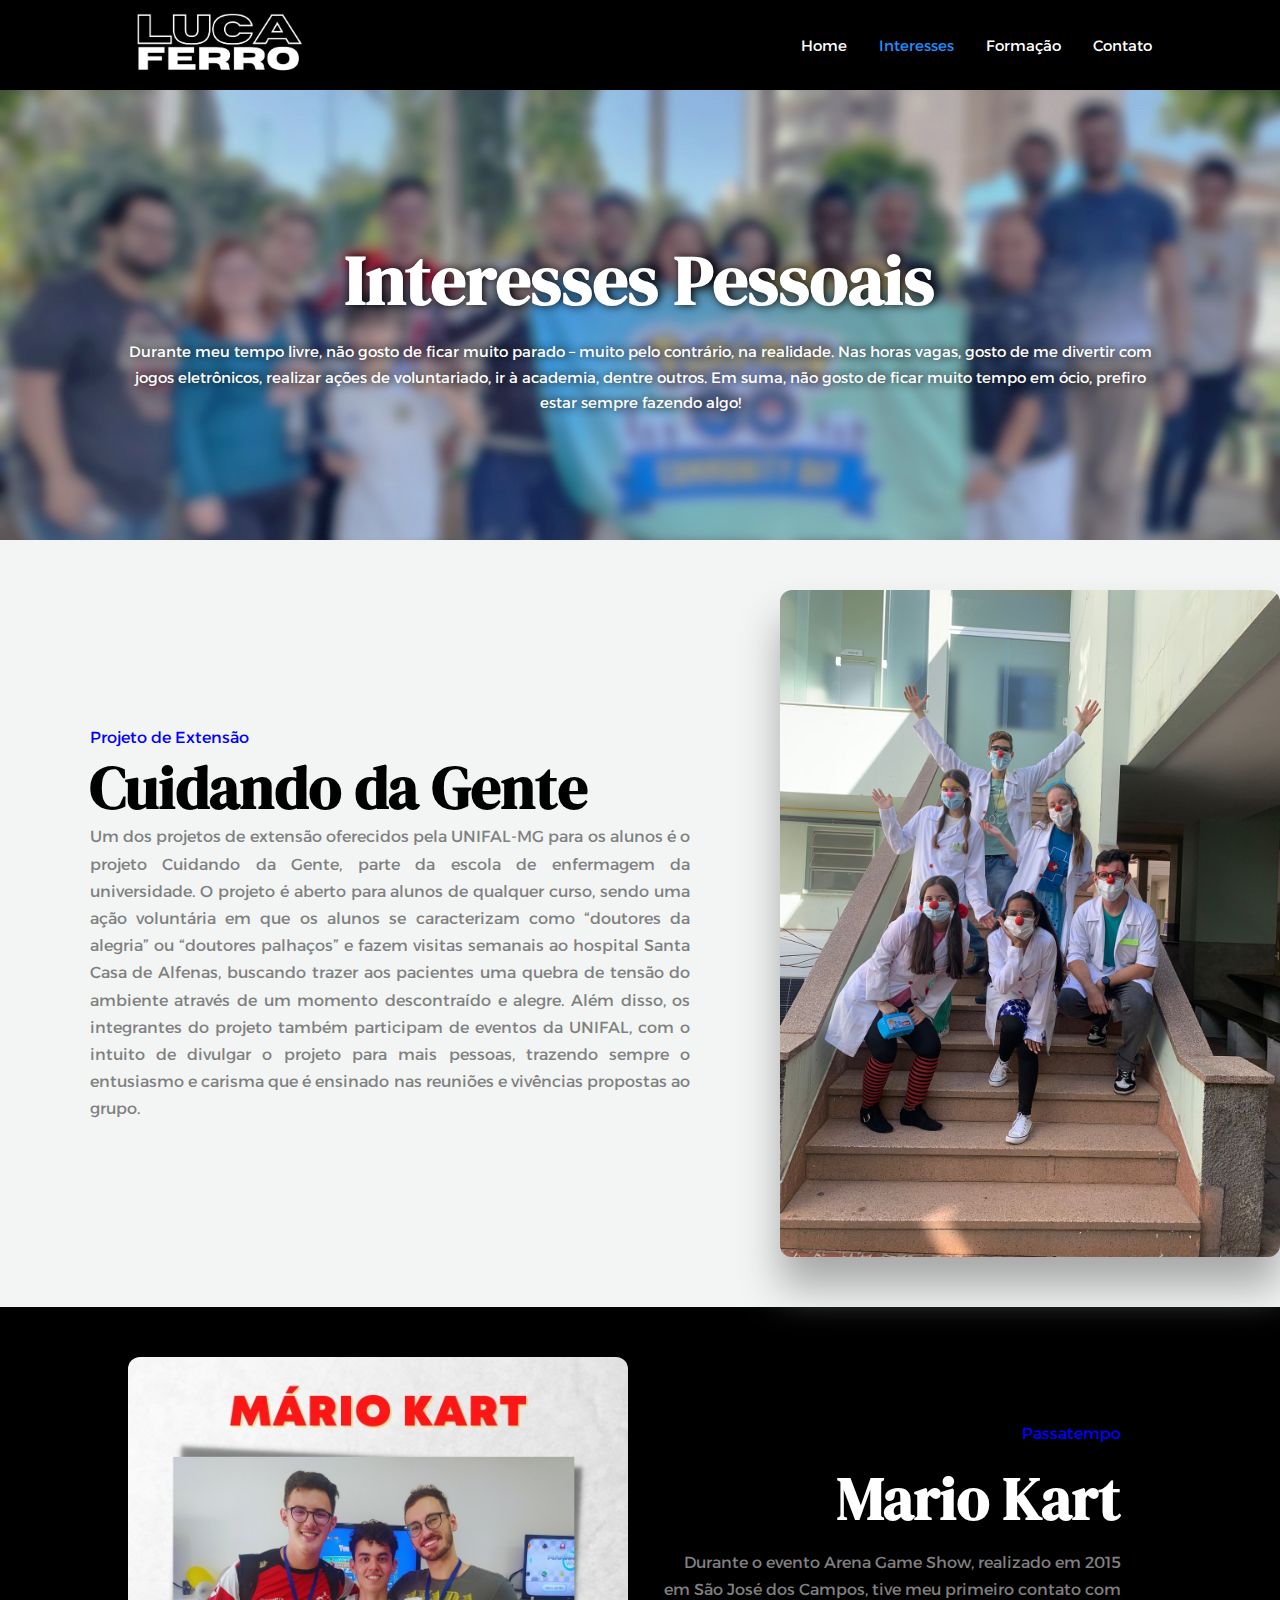
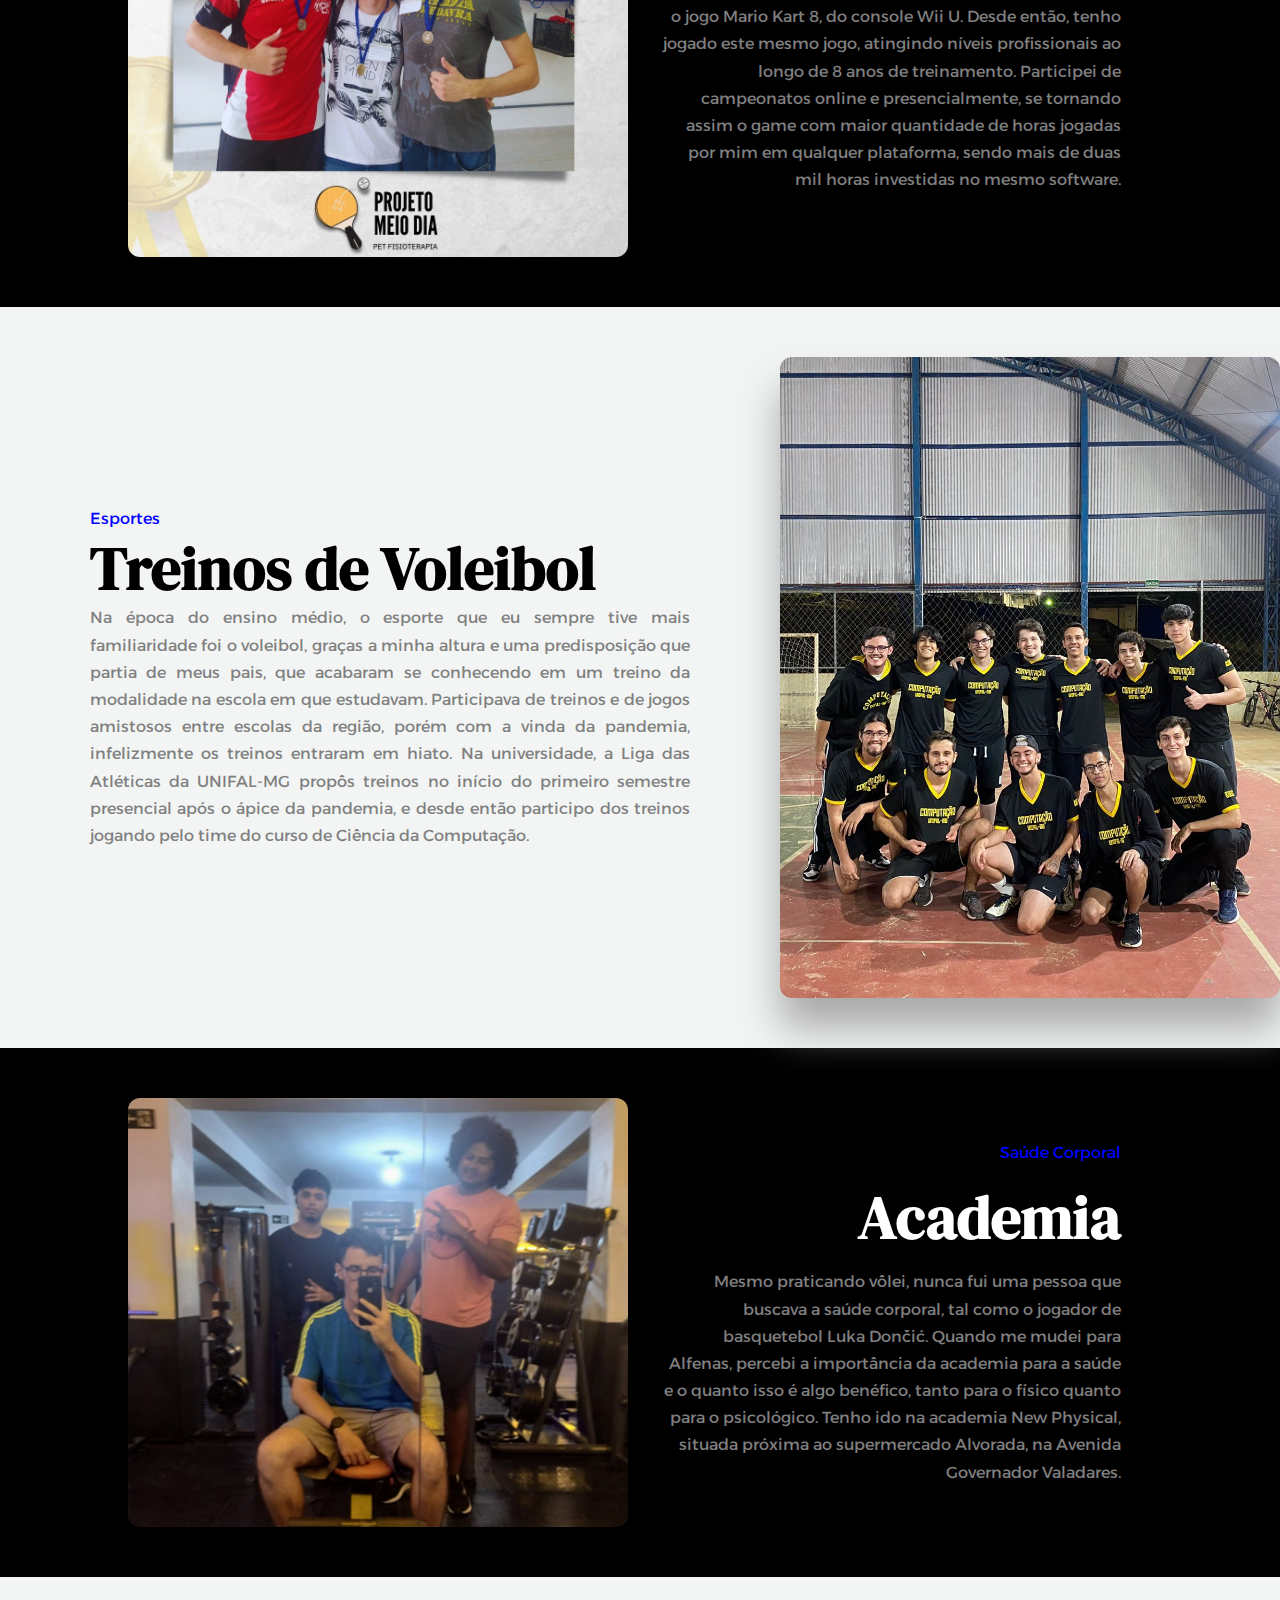
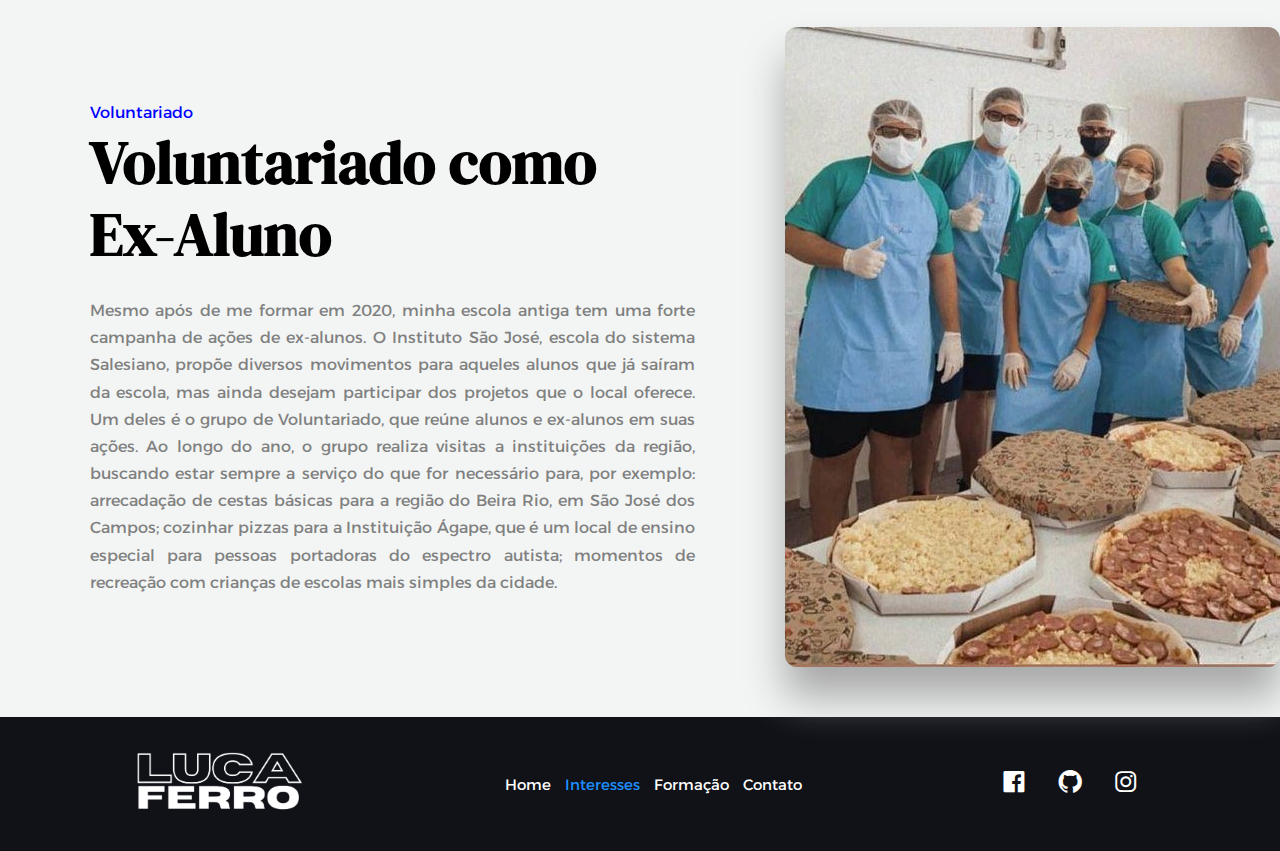
==== interests.html @ 1795677d "Add files via upload" ====
<!DOCTYPE html>
<html lang="en">
<head>
    <meta charset="UTF-8">
    <meta name="viewport" content="width=device-width, initial-scale=1.0">
    <link rel="stylesheet" href="styles.css">
    <link href='https://unpkg.com/boxicons@2.1.4/css/boxicons.min.css' rel='stylesheet'>
    <link rel="shortcut icon" href="img/favicon.png" type="image/x-icon">
    <title>Luca Ferro - Site Pessoal</title>
</head>
    <body>
        <header class="header">
            <div class="content">
                <a href="index.html" class="logo"><img src="img/logo.png" class="minhalogo"></a>
                
                <nav class="navbar">
                    <a href="index.html">Home</a>
                    <a class="active" href="interests.html">Interesses</a>
                    <a href="academic.html">Formação</a>
                    <a href="contact.html">Contato</a>
                </nav>
            </div>
        </header>

        <main class="intbanner">
            <h1>Interesses Pessoais</h1>
            <p>Durante meu tempo livre, não gosto de ficar muito parado – muito pelo contrário, 
                na realidade. Nas horas vagas, gosto de me divertir com jogos eletrônicos, realizar 
                ações de voluntariado, ir à academia, dentre outros. Em suma, não gosto de ficar muito 
                tempo em ócio, prefiro estar sempre fazendo algo!
            </p>
        </main>

        <div class="partebranca">
            <div class="content">
                <div class="partebranca-div">
                    <p style="color: blue;">Projeto de Extensão</p>
                    <h1>Cuidando da Gente</h1>
                    <p>Um dos projetos de extensão oferecidos pela UNIFAL-MG para os alunos é o projeto Cuidando da Gente, 
                        parte da escola de enfermagem da universidade. O projeto é aberto para alunos de qualquer curso, 
                        sendo uma ação voluntária em que os alunos se caracterizam como “doutores da alegria” ou “doutores palhaços” 
                        e fazem visitas semanais ao hospital Santa Casa de Alfenas, buscando trazer aos pacientes uma quebra de 
                        tensão do ambiente através de um momento descontraído e alegre. Além disso, os integrantes do projeto também 
                        participam de eventos da UNIFAL, com o intuito de divulgar o projeto para mais pessoas, trazendo sempre o 
                        entusiasmo e carisma que é ensinado nas reuniões e vivências propostas ao grupo.
                    </p>
                </div>
                <img class="foto-interesses" style="filter: drop-shadow(0 30px 20px #a7a7a7);" src="img/cdg.jpg">
            </div>
        </div>

        <div class="partepreta">
            <img class="foto-interesses" src="img/mario kart.jpg">
            <div class="partepreta-div">
                <p style="color: blue;">Passatempo</p>
                <h1>Mario Kart</h1>
                <p>Durante o evento Arena Game Show, realizado em 2015 em São José dos Campos, tive meu primeiro contato com o jogo Mario 
                    Kart 8, do console Wii U. Desde então, tenho jogado este mesmo jogo, atingindo níveis profissionais ao longo de 8 anos 
                    de treinamento. Participei de campeonatos online e presencialmente, se tornando assim o game com maior quantidade de 
                    horas jogadas por mim em qualquer plataforma, sendo mais de duas mil horas investidas no mesmo software.
                </p>
            </div>
        </div>

        <div class="partebranca">
            <div class="content">
                <div class="partebranca-div">
                    <p style="color: blue;">Esportes</p>
                    <h1>Treinos de Voleibol</h1>
                    <p>Na época do ensino médio, o esporte que eu sempre tive mais familiaridade foi o voleibol, graças a minha altura e uma 
                        predisposição que partia de meus pais, que acabaram se conhecendo em um treino da modalidade na escola em que estudavam. 
                        Participava de treinos e de jogos amistosos entre escolas da região, porém com a vinda da pandemia, infelizmente os treinos 
                        entraram em hiato. Na universidade, a Liga das Atléticas da UNIFAL-MG propôs treinos no início do primeiro semestre presencial 
                        após o ápice da pandemia, e desde então participo dos treinos jogando pelo time do curso de Ciência da Computação.
                    </p>
                </div>
                <img class="foto-interesses" style="filter: drop-shadow(0 30px 20px #a7a7a7);" src="img/volei.jpeg">
            </div>
        </div>

        <div class="partepreta">
            <img class="foto-interesses" src="img/academia.png">
            <div class="partepreta-div">
                <p style="color: blue;">Saúde Corporal</p>
                <h1>Academia</h1>
                <p>Mesmo praticando vôlei, nunca fui uma pessoa que buscava a saúde corporal, tal como o jogador de basquetebol Luka Dončić. Quando me 
                    mudei para Alfenas, percebi a importância da academia para a saúde e o quanto isso é algo benéfico, tanto para o físico quanto para 
                    o psicológico. Tenho ido na academia New Physical, situada próxima ao supermercado Alvorada, na Avenida Governador Valadares.
                </p>
            </div>
        </div>

        <div class="partebranca">
            <div class="content">
                <div class="partebranca-div">
                    <p style="color: blue;">Voluntariado</p>
                    <h1>Voluntariado como <br> Ex-Aluno</h1> <br>
                    <p>Mesmo após de me formar em 2020, minha escola antiga tem uma forte campanha de ações de ex-alunos. O Instituto São José, escola 
                        do sistema Salesiano, propõe diversos movimentos para aqueles alunos que já saíram da escola, mas ainda desejam participar dos 
                        projetos que o local oferece. Um deles é o grupo de Voluntariado, que reúne alunos e ex-alunos em suas ações. Ao longo do ano, 
                        o grupo realiza visitas a instituições da região, buscando estar sempre a serviço do que for necessário para, por exemplo: arrecadação 
                        de cestas básicas para a região do Beira Rio, em São José dos Campos; cozinhar pizzas para a Instituição Ágape, que é um local de 
                        ensino especial para pessoas portadoras do espectro autista; momentos de recreação com crianças de escolas mais simples da cidade.
                    </p>
                </div>
                <img class="foto-interesses" style="filter: drop-shadow(0 30px 20px #a7a7a7);" src="img/volubta.jpg">
            </div>
        </div>
        
        <footer class="footer">
            <div class="content">
                <a href="index.html" class="logo"><img src="img/logo.png" class="minhalogo"></a>
                
                <div class="footbar">
                    <a href="index.html">Home</a>
                    <a class="active" href="interests.html">Interesses</a>
                    <a href="academic.html">Formação</a>
                    <a href="contact.html">Contato</a>
                </div>

                <div class="links">
                    <a href="https://www.facebook.com/luca.ferrooliveira/" target="_blank"><i class='bx bxl-facebook-square'></i></a>
                    <a href="https://github.com/luca-ferro" target="_blank"><i class='bx bxl-github'></i></a>
                    <a href="https://www.instagram.com/luca.ferro/" target="_blank"><i class='bx bxl-instagram'></i></a>
                </div>
            </div>
        </footer>
    </body>
</html>
---- styles.css ----
/* Importando as fontes */
@import url('https://fonts.googleapis.com/css2?family=Alexandria:wght@500&display=swap');
@import url('https://fonts.googleapis.com/css2?family=DM+Serif+Display&display=swap');
@import url('https://fonts.googleapis.com/css2?family=Montserrat:wght@600&display=swap');

/* Arrumando pra não dar nenhum pau de espaçamento de navegador */
* {
    padding: 0;
    margin: 0;
    box-sizing: border-box;
}

/* ------------ CONSTRUÇÃO DO HEADER ------------ */

.header {
    top: 0;
    left: 0;
    width: 100%;
    padding: 13px 10%;
    background-color: black;
    display: flex;
    justify-content: space-between;
    align-items: center;
    z-index: 100;
    font-family: Alexandria, sans-serif;
}

.minhalogo {
    width: auto;
    height: 60px;
}

.navbar a {
    font-size: 15px;
    color: white;
    text-decoration: none;
    margin-left: 28px;
}

.header a.active {
    color: dodgerblue;
}

/* ------------ FIM DO HEADER ------------ */

.greeting {
    font-family: Alexandria, sans-serif;
    background-color: #e8eeff;
    display: flex;
    align-items: center;
    padding: 0 10%;
    padding-top: 100px;
    width: 100%;
    justify-content: center;
}

.introducao {
    max-width: 600px;
    margin-top: -90px;
}

.introducao h1 {
    font-family: DM Serif Display, serif;
    font-size: 70px;
}

.introducao p {
    line-height: 1.7;
}

.minha-foto {
    height: 600px;
    width: auto;
    padding-left: 70px;
}

.about-me {
    font-family: Alexandria, sans-serif;
    background-color: #000000;
    display: flex;
    align-items: center;
    padding: 0 10%;
    padding-top: 50px;
    padding-bottom: 50px;
    width: 100%;
    justify-content: center;
}

.eu-de-novo {
    border-radius: 12px;
    height: 560px;
    width: auto;
}

.sobre-mim {
    padding: 0 3%;
    color: gray;
    line-height: 1.7;
    text-align: justify;
    max-width: 600px;
}

.sobre-mim h1 {
    color: white;
    font-family: DM Serif Display, serif;
    font-size: 46px;
}

.sobre-mim h2 {
    color: white;
    font-family: DM Serif Display, serif;
    font-size: 25px;
    padding-top: 20px;
}

.links2 a {
    color: white;
    background-color: #084af3;
    font-size: 25px;
    margin-right: 12px;
    padding: 5px;
    border-radius: 4px;
    letter-spacing: 3px;
    padding-right: 3px;
    padding-bottom: 3px;
}

.proposta {
    font-family: Alexandria, sans-serif;
    background-color: #e8eeff;
    align-items: center;
    padding: 0 10%;
    padding-top: 80px;
    padding-bottom: 140px;
    text-align: center;
    line-height: 1.7;
    width: 100%;
    justify-content: center;
}

.proposta h1 {
    font-family: DM Serif Display, serif;
    font-size: 70px;
}

.proposta p {
    max-width: 1100px;
    margin: auto;
}

/* ------------ PÁGINA DOS INTERESSES ------------ */

.intbanner {
    font-family: Alexandria, sans-serif;
    color: white;
    text-shadow: black 2px 0 10px;
    font-size: 15px;
    background-image: url("img/pokemon go.jpeg");
    background-size: cover;
    height: 450px;
    width: 100%;
    align-items: center;
    padding: 0 10%;
    padding-top: 130px;
    padding-bottom: 140px;
    text-align: center;
    line-height: 1.7;
    width: 100%;
    justify-content: center;
}

.intbanner h1 {
    font-family: DM Serif Display, serif;
    font-size: 70px;
}

.intbanner p {
    max-width: 1283px;
    margin: auto;
}

.partebranca {
    font-family: Alexandria, sans-serif;
    background-color: #f3f5f5;
    display: flex;
    align-items: center;
    padding-top: 50px;
    padding-bottom: 50px;
    width: 100%;
    justify-content: center;
}

.partebranca-div {
    padding: 0 7%;
    color: gray;
    line-height: 1.7;
    text-align: justify;
}

.partebranca-div h1 {
    color: black;
    font-family: DM Serif Display, serif;
    font-size: 60px;
    line-height: 1.2;
}

.partebranca-div h2 {
    color: white;
    font-family: DM Serif Display, serif;
    font-size: 25px;
    padding-top: 20px;
}

.partepreta {
    font-family: Alexandria, sans-serif;
    background-color: #000000;
    display: flex;
    align-items: center;
    padding: 0 10%;
    padding-top: 50px;
    padding-bottom: 50px;
    width: 100%;
    justify-content: center;
}

.partepreta-div {
    padding: 0 3%;
    color: gray;
    line-height: 1.7;
    text-align: right;
    max-width: 600px;
}

.partepreta-div h1 {
    color: white;
    font-family: DM Serif Display, serif;
    font-size: 60px;
}

.partepreta-div h2 {
    color: white;
    font-family: DM Serif Display, serif;
    font-size: 25px;
    padding-top: 20px;
}

.foto-interesses {
    border-radius: 12px;
    height: auto;
    width: 500px;
}

/* ------------ PÁGINA DO ACADEMICO ------------ */

.acadbanner {
    font-family: Alexandria, sans-serif;
    color: white;
    text-shadow: black 2px 0 10px;
    font-size: 15px;
    background-image: url("img/html.png");
    background-size: cover;
    height: 450px;
    width: 100%;
    align-items: center;
    padding: 0 10%;
    padding-top: 130px;
    padding-bottom: 140px;
    text-align: center;
    line-height: 1.7;
    width: 100%;
    justify-content: center;
}

.acadbanner h1 {
    font-family: DM Serif Display, serif;
    font-size: 70px;
}

.acadbanner p {
    max-width: 1283px;
    margin: auto;
}

.carrossel {
    box-shadow: 2px 2px 4px black;
    overflow: hidden;
    height: auto;
    width: 600px;
    border-radius: 12px;
}

.container {
    display: flex;
    transition: transform 0.5s ease-in-out;
    transform: translateX(0);
}

img {
    object-fit: cover;
    height: auto;
    width: 600px;
}

/* ------------ PÁGINA DE CONTATO ------------- */

.contato {
    width: 900px;
    min-height: 450px;
    background-color: white;
    display: flex;
    align-items: center;
    justify-content: center;
    padding: 60px;
    box-shadow: 1px 1px 50px #dddddd;
    font-family: Montserrat, sans-serif;
    margin: auto;
    margin-top: -70px;
}

.centralizar {
    margin: auto;
    width: 100%;
}

.centralizar h2 {
    color: black;
    font-family: DM Serif Display, serif;
    font-size: 40px;
    line-height: 1.7;
}

.centralizar h3 {
    color: black;
    font-family: DM Serif Display, serif;
    font-size: 30px;
    line-height: 1.7;
}

.texto-com-icon {
    font-size: 20px;
    line-height: 1.7;
}

/* ------------ CONSTRUÇÃO DO FOOTER ------------ */

.footer {
    top: 0;
    left: 0;
    width: 100%;
    padding: 35px 10%;
    background-color: #101218;
    display: flex;
    justify-content: space-between;
    align-items: center;
    z-index: 100;
    font-family: Alexandria, sans-serif;
}

.footbar a {
    font-size: 15px;
    color: white;
    text-decoration: none;
    margin-left: 10px;
}

.footbar a.active {
    color: dodgerblue;
}

.links a {
    color: white;
    font-size: 28px;
    margin: 12px
}

/* ------------ FIM DO FOOTER ------------ */

.content {
    max-width: 1283px;
    width: 100%;
    display: flex;
    margin: auto;
    align-items: center;
    justify-content: space-between;
}
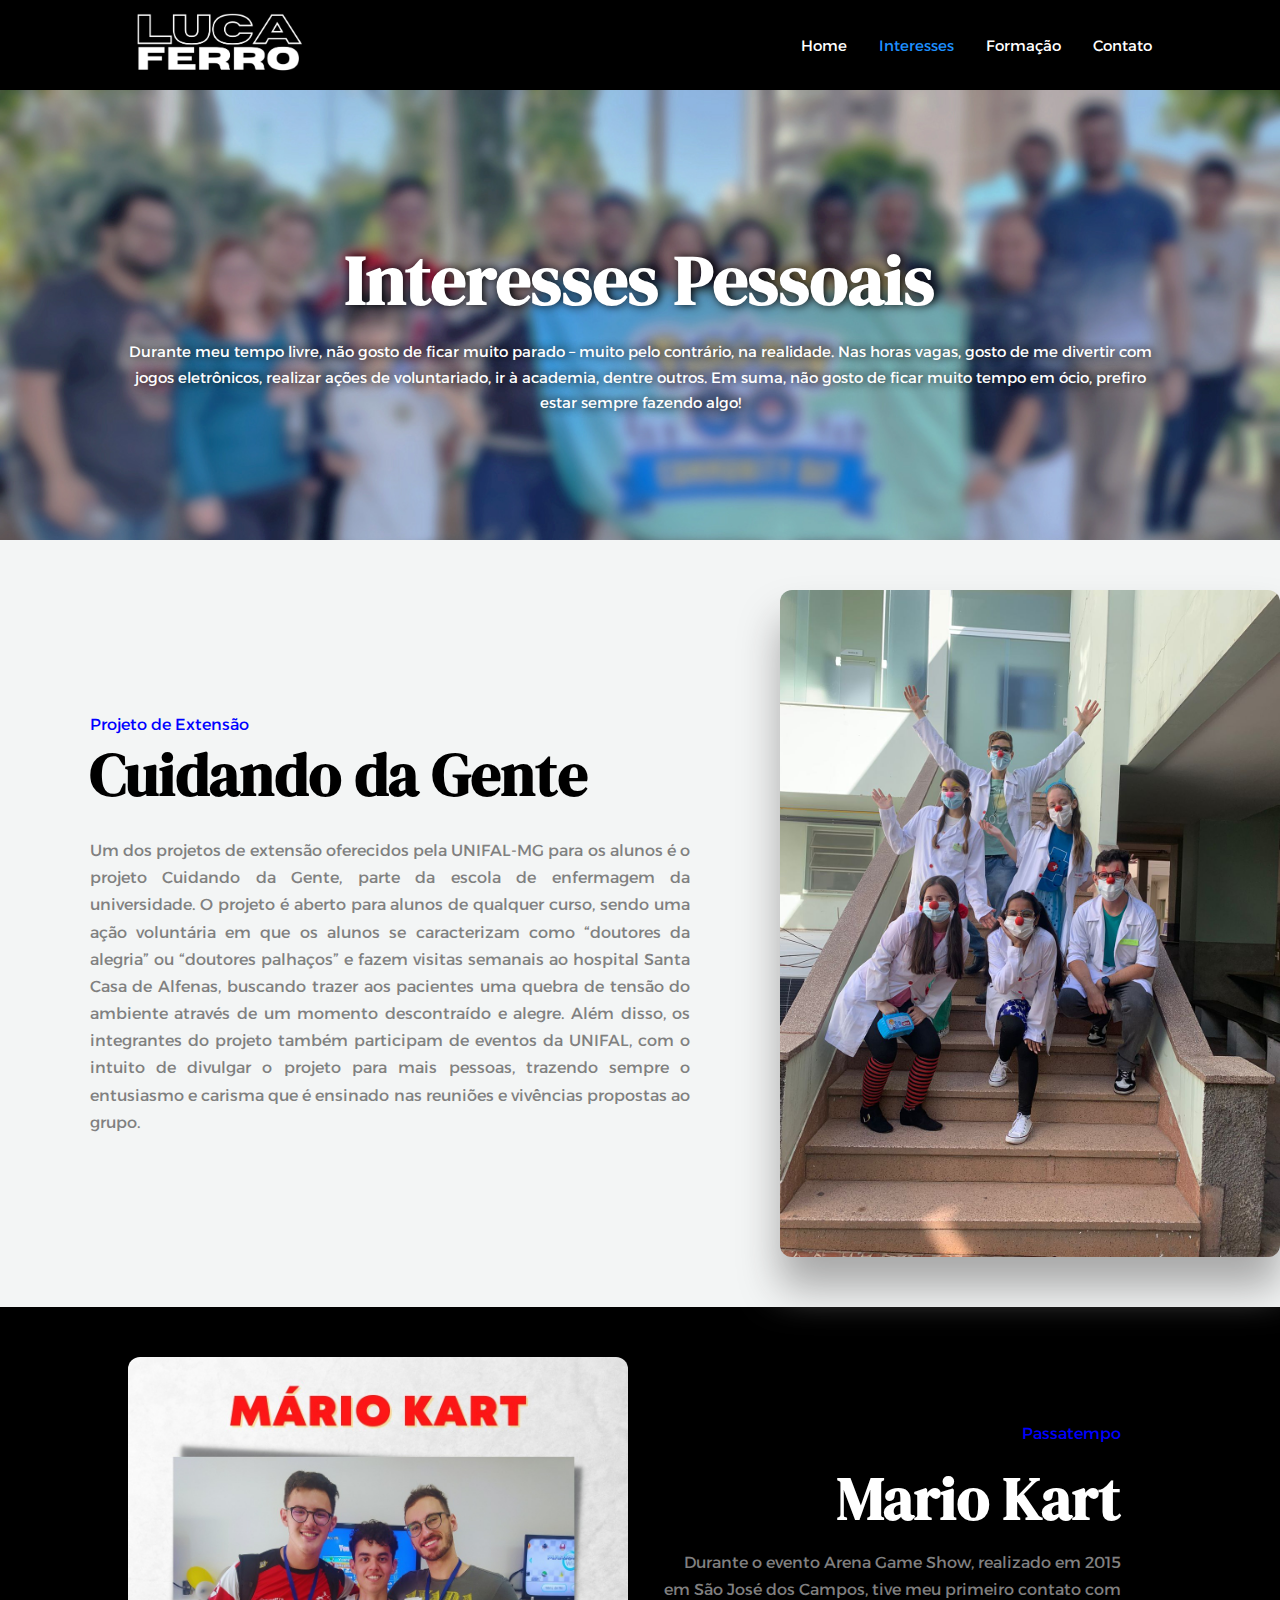
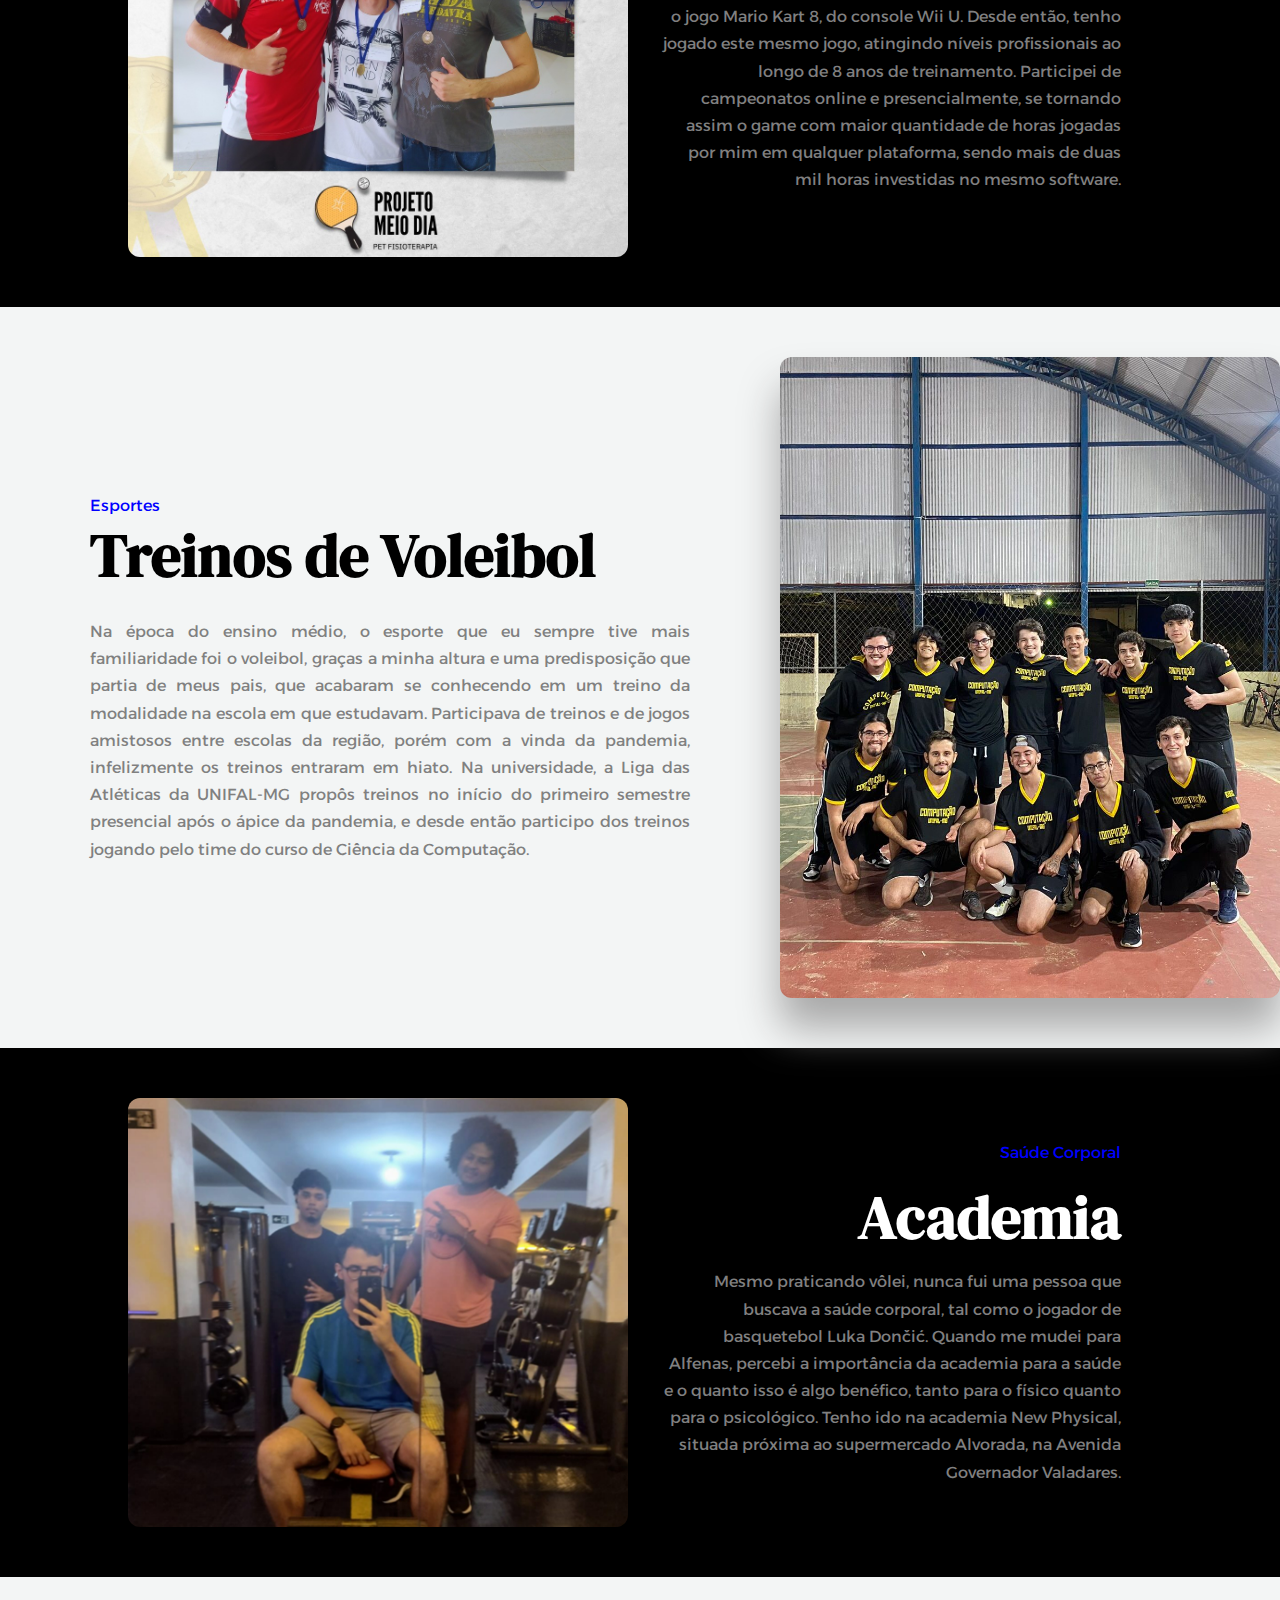
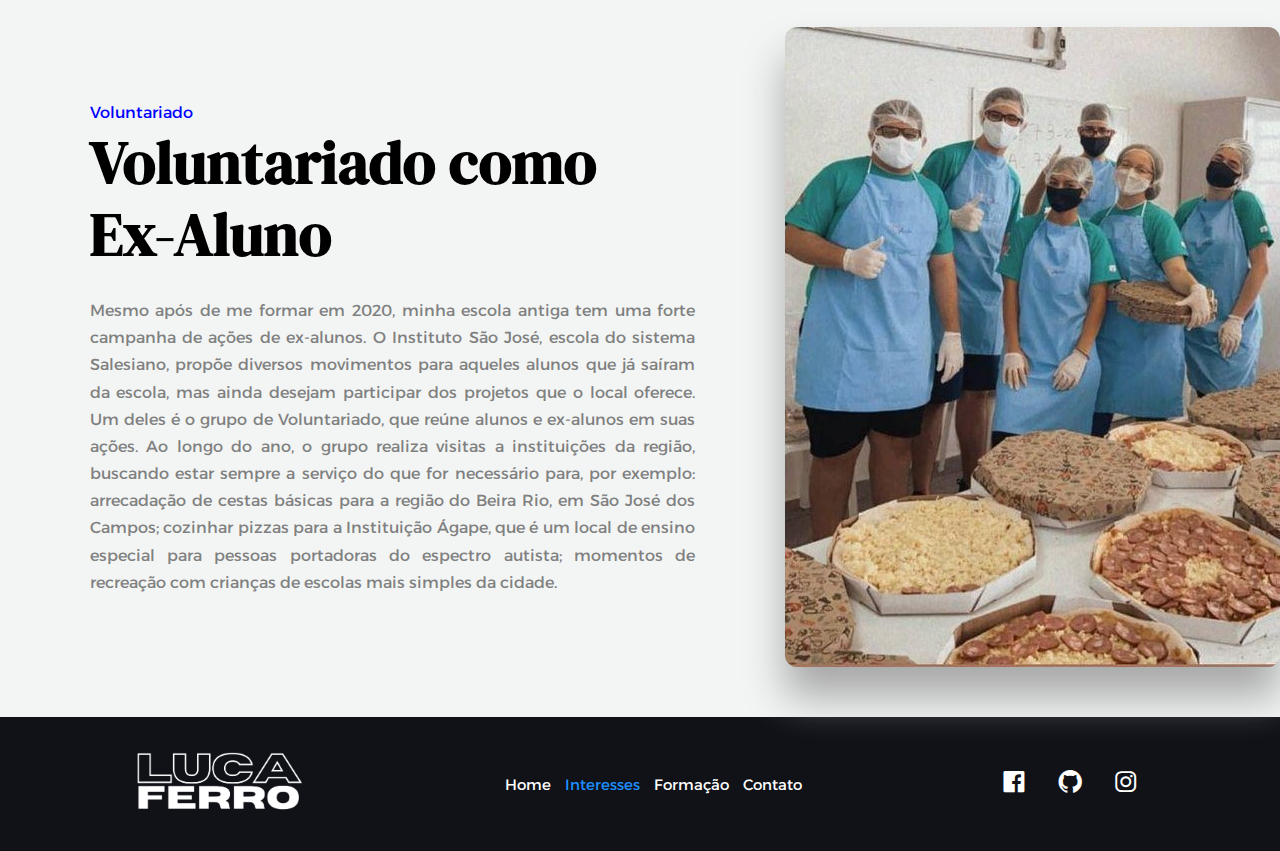
==== commit c1d71b35: "Update interests.html" ====
--- a/interests.html
+++ b/interests.html
@@ -35,7 +35,7 @@
             <div class="content">
                 <div class="partebranca-div">
                     <p style="color: blue;">Projeto de Extensão</p>
-                    <h1>Cuidando da Gente</h1>
+                    <h1>Cuidando da Gente</h1> <br>
                     <p>Um dos projetos de extensão oferecidos pela UNIFAL-MG para os alunos é o projeto Cuidando da Gente, 
                         parte da escola de enfermagem da universidade. O projeto é aberto para alunos de qualquer curso, 
                         sendo uma ação voluntária em que os alunos se caracterizam como “doutores da alegria” ou “doutores palhaços” 
@@ -66,7 +66,7 @@
             <div class="content">
                 <div class="partebranca-div">
                     <p style="color: blue;">Esportes</p>
-                    <h1>Treinos de Voleibol</h1>
+                    <h1>Treinos de Voleibol</h1> <br>
                     <p>Na época do ensino médio, o esporte que eu sempre tive mais familiaridade foi o voleibol, graças a minha altura e uma 
                         predisposição que partia de meus pais, que acabaram se conhecendo em um treino da modalidade na escola em que estudavam. 
                         Participava de treinos e de jogos amistosos entre escolas da região, porém com a vinda da pandemia, infelizmente os treinos 
@@ -126,4 +126,4 @@
             </div>
         </footer>
     </body>
-</html>+</html>
